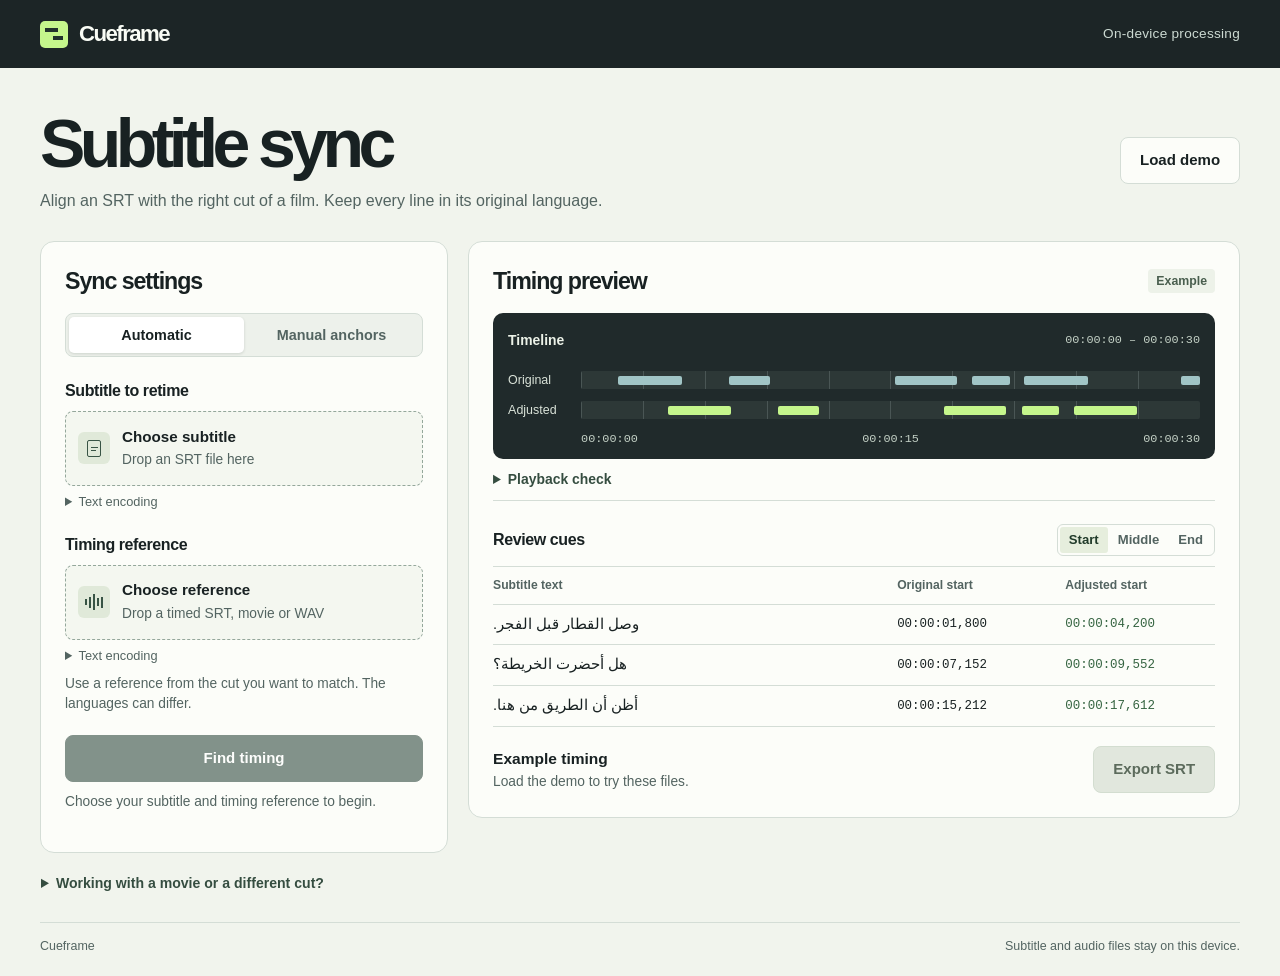
==== studio/index.html @ 8a386cd3 "Build Cueframe, an offline multilingual browser subtitle synchronizer" ====
<!doctype html>
<html lang="en">
<head>
  <meta charset="utf-8">
  <meta name="viewport" content="width=device-width, initial-scale=1">
  <meta name="theme-color" content="#181c20">
  <meta name="description" content="Align subtitles in your browser using a timed SRT, a WAV soundtrack, or timing anchors. Your files stay on your device.">
  <title>Cueframe · Subtitle sync</title>
  <link rel="stylesheet" href="style.css">
</head>
<body>
  <header class="topbar">
    <div class="wrap bar-inner">
      <span class="brand"><span class="brand-icon" aria-hidden="true"><i></i><i></i></span>Cueframe</span>
      <span class="local-label">On-device processing</span>
    </div>
  </header>
  <main class="wrap">
    <div class="mast">
      <div><h1>Subtitle sync</h1><p>Align an SRT with the right cut of a film. Keep every line in its original language.</p></div>
      <button type="button" class="secondary demo-button" id="demo">Load demo</button>
    </div>
    <div class="desk">
      <section class="panel inputs" aria-labelledby="input-heading">
        <h2 id="input-heading">Sync settings</h2>
        <div class="switch" aria-label="Alignment method" role="group">
          <button type="button" id="automatic" aria-pressed="true">Automatic</button>
          <button type="button" id="manual" aria-pressed="false">Manual anchors</button>
        </div>
        <div class="file-block" id="source-block">
          <h3>Subtitle to retime</h3>
          <label class="dropzone" id="source-drop">
            <input id="source-file" type="file" accept=".srt,application/x-subrip,text/plain" aria-label="Subtitle file">
            <span class="file-icon" aria-hidden="true"></span>
            <span class="file-info"><b id="source-name" dir="auto">Choose subtitle</b><small id="source-meta">Drop an SRT file here</small></span>
          </label>
          <details class="encoding" id="source-encoding-box"><summary>Text encoding</summary><label for="source-encoding">Subtitle encoding</label><select id="source-encoding"></select></details>
        </div>
        <div id="auto-fields" class="file-block">
          <h3>Timing reference</h3>
          <label class="dropzone" id="ref-drop">
            <input id="ref-file" type="file" accept=".srt,.wav,.wave,.mp4,.m4v,.mov,.mkv,.mks,.webm,application/x-subrip,audio/wav,audio/x-wav,text/plain" aria-label="Timing reference file">
            <span class="file-icon ref-icon" aria-hidden="true"></span>
            <span class="file-info"><b id="ref-name" dir="auto">Choose reference</b><small id="ref-meta">Drop a timed SRT, movie or WAV</small></span>
          </label>
          <div id="track-box" class="track-box" hidden><label for="movie-track">Reference track</label><select id="movie-track"></select></div>
          <details class="encoding" id="ref-encoding-box"><summary>Text encoding</summary><label for="ref-encoding">Reference encoding</label><select id="ref-encoding"></select></details>
          <p class="hint">Use a reference from the cut you want to match. The languages can differ.</p>
        </div>
        <div id="anchor-fields" class="file-block" hidden>
          <h3>Matching times</h3>
          <p class="hint">Enter when the same line starts in your subtitle and in the film. One pair shifts the track. Add more to correct changing drift.</p>
          <div class="anchor-labels" aria-hidden="true"><span>Subtitle</span><span>Film</span></div>
          <div id="anchor-rows"></div>
          <button type="button" class="text-button" id="add-anchor">+ Add timing pair</button>
          <p class="time-hint">Format: HH:MM:SS,mmm</p>
        </div>
        <button type="button" class="primary" id="run" disabled>Find timing</button>
        <button type="button" class="text-button" id="cancel" hidden>Cancel analysis</button>
        <p class="status" id="status" role="status" aria-live="polite">Choose your subtitle and timing reference to begin.</p>
      </section>
      <section class="panel preview" aria-labelledby="preview-heading">
        <div class="section-head"><h2 id="preview-heading">Timing preview</h2><span class="tag" id="preview-type">Example</span></div>
        <div class="timeline">
          <div class="timeline-top"><span>Timeline</span><span id="range-time">00:00:00 – 00:00:30</span></div>
          <div class="lane"><span>Original</span><div class="lane-track" id="lane-original"></div></div>
          <div class="lane"><span>Adjusted</span><div class="lane-track out-track" id="lane-adjusted"></div></div>
          <div class="ruler" aria-hidden="true"><span id="ruler-start"></span><span id="ruler-mid"></span><span id="ruler-end"></span></div>
        </div>
        <details class="player" id="player-pane"><summary>Playback check</summary>
          <label class="player-file">Choose a local movie or audio file<input type="file" id="play-file" accept="video/*,audio/*,.mkv,.m4v,.mov,.webm,.wav"></label>
          <small id="player-note">Open a file to check the adjusted cues against the soundtrack.</small>
          <div id="player-stage" hidden><video id="player" controls playsinline preload="metadata"></video><p id="player-line" dir="auto"></p></div>
          <button type="button" class="text-button" id="capture" hidden>Use player time for film anchor</button>
        </details>
        <div class="review-head"><h3>Review cues</h3><div class="positions" role="group" aria-label="Preview position">
          <button type="button" data-position="first" aria-pressed="true">Start</button><button type="button" data-position="middle" aria-pressed="false">Middle</button><button type="button" data-position="last" aria-pressed="false">End</button>
        </div></div>
        <div class="table-wrap">
          <table><thead><tr><th scope="col">Subtitle text</th><th scope="col">Original start</th><th scope="col">Adjusted start</th></tr></thead><tbody id="cue-list"></tbody></table>
        </div>
        <div class="export-bar"><div><p id="estimate-title">Example timing</p><small id="estimate-info">Load the demo to try these files.</small></div><button type="button" class="export" id="export" disabled>Export SRT</button></div>
      </section>
    </div>
    <details class="help"><summary>Working with a movie or a different cut?</summary>
      <p>Choose a timed SRT, an embedded text track in an MKV or MP4 movie, or a soundtrack your browser can decode. For other audio formats, extract the dialogue track as a mono WAV. With FFmpeg installed, this command selects the first audio track. Choose the audio track that matches your film.</p>
      <pre><code>ffmpeg -i "movie.mkv" -map 0:a:0 -ac 1 -ar 16000 -c:a pcm_s16le "reference.wav"</code></pre>
      <p>Automatic alignment compares timing patterns. Music, sparse dialogue, or an inserted scene can make the estimate uncertain. Compare cues near the start, middle, and end. For a different cut, add timing pairs around the edit and check the lines in between. Lines absent from your release require editing separately.</p>
    </details>
    <footer><span>Cueframe</span><span>Subtitle and audio files stay on this device.</span></footer>
  </main>
  <script src="srt.js"></script>
  <script id="align-engine" src="align.js"></script>
  <script id="audio-engine" src="audio.js"></script>
  <script id="mkv-engine" src="mkv.js"></script>
  <script id="mp4-engine" src="mp4.js"></script>
  <script id="movie-audio-engine" src="movie-audio.js"></script>
  <script src="app.js"></script>
</body>
</html>
---- studio/style.css ----
:root{color-scheme:light;--ink:#182122;--muted:#536461;--line:#d4ddd6;--accent:#c5f68c;--paper:#f1f4ed;--white:#fcfdf9;--focus:#207056;--mono:ui-monospace,"SFMono-Regular",Consolas,monospace;font:100%/1.5 -apple-system,BlinkMacSystemFont,"Segoe UI",Arial,sans-serif;color:var(--ink);background:var(--paper)}
*{box-sizing:border-box}
body{margin:0}
button,input,select{font:inherit}
button{cursor:pointer;font-weight:650;line-height:1.25}
button:disabled{cursor:default}
button:focus-visible,select:focus-visible,summary:focus-visible,input:focus-visible{outline:3px solid var(--focus);outline-offset:3px}
button:disabled{opacity:.55}
[hidden]{display:none!important}
.wrap{width:min(1210px,calc(100% - 80px));margin:auto}
.topbar{background:#1c2526;color:#f9fcf5}
.bar-inner{display:flex;min-height:68px;align-items:center;justify-content:space-between}
.brand{display:flex;align-items:center;gap:11px;font-size:1.39rem;font-weight:710;letter-spacing:-.07em}
.brand-icon{width:28px;height:27px;display:inline-grid;align-content:center;gap:4px;background:var(--accent);border-radius:5px;padding:5px}
.brand-icon i{display:block;height:4px;background:#22332c}
.brand-icon i:first-child{width:13px}
.brand-icon i:last-child{width:10px;justify-self:end}
.local-label{font-size:.85rem;color:#ccdad2;letter-spacing:.02em}
.mast{display:flex;align-items:center;justify-content:space-between;gap:22px;margin:40px 0 28px}
h1,h2,h3,p{margin:0}
h1{font-size:clamp(2.5rem,5.5vw,4.25rem);font-weight:640;letter-spacing:-.082em;line-height:1.03}
.mast p{color:var(--muted);margin-top:11px;max-width:640px}
button.secondary,.export,.primary{border-radius:8px;padding:.82rem 1.18rem;font-size:.94rem;border:1px solid var(--line);white-space:nowrap}
.secondary{color:var(--ink);background:var(--white)}
.secondary:hover,.positions button:hover,.text-button:hover{text-decoration:underline;text-underline-offset:3px}
.desk{display:grid;grid-template-columns:minmax(300px,.83fr) minmax(0,1.57fr);align-items:start;gap:20px}
.panel{background:var(--white);border:1px solid var(--line);border-radius:14px;padding:24px;min-width:0}
h2{font-size:1.45rem;line-height:1.3;letter-spacing:-.045em;font-weight:680}
h3{font-size:1rem;line-height:1.35;letter-spacing:-.025em;font-weight:680}
.switch{display:grid;grid-template-columns:1fr 1fr;border:1px solid var(--line);padding:3px;background:#edf1eb;border-radius:8px;margin-top:17px}
.switch button{padding:9px 2px;border:0;font-size:.9rem;border-radius:5px;color:var(--muted);background:transparent}
.switch button[aria-pressed=true]{background:#fff;color:var(--ink);box-shadow:0 1px 3px #14251925}
.file-block{margin-top:23px}
.dropzone{display:flex;align-items:center;gap:12px;position:relative;cursor:pointer;min-height:75px;padding:12px;border:1px dashed #94a79b;border-radius:8px;margin-top:9px;background:#f4f7f0}
.dropzone:hover,.dropzone.over{background:#e7f4db;border-color:#54765d}
.dropzone:focus-within{outline:3px solid var(--focus);outline-offset:3px}
.dropzone input{position:absolute;inset:0;opacity:0;width:100%;height:100%;cursor:pointer}
.file-icon{width:32px;height:32px;border-radius:6px;background:#e0e9d9;display:grid;place-content:center;flex:0 0 auto}
.file-icon:after{content:"";width:12px;height:15px;border:1.7px solid #385445;border-radius:2px;background:linear-gradient(#385445,#385445) 3px 6px/7px 1px no-repeat,linear-gradient(#385445,#385445) 3px 9px/5px 1px no-repeat}
.ref-icon:after{border:0;width:19px;height:16px;background:linear-gradient(#385445,#385445) 0 center/2px 6px no-repeat,linear-gradient(#385445,#385445) 4px center/2px 11px no-repeat,linear-gradient(#385445,#385445) 8px center/2px 16px no-repeat,linear-gradient(#385445,#385445) 12px center/2px 8px no-repeat,linear-gradient(#385445,#385445) 16px center/2px 11px no-repeat}
.file-info{display:flex;flex-direction:column;min-width:0;gap:2px}
.file-info b{font-size:.95rem;overflow-wrap:anywhere;text-align:start}
.file-info small,.hint,.status,.encoding,.time-hint,.export-bar small{font-size:.86rem;color:var(--muted)}
.encoding{margin:6px 0 0}
summary{cursor:pointer;width:fit-content}
.encoding summary{font-size:.8rem}
.encoding label{display:block;margin:8px 0 4px}
select,.anchor-row input{border:1px solid #a6b5aa;color:var(--ink);border-radius:5px;background:white;max-width:100%;padding:7px 8px}
.hint{margin-top:9px}
.primary{width:100%;margin-top:20px;background:#203b31;color:#fff;border:1px solid #203b31}
.primary:hover:enabled,.export:hover:enabled{background:#314f42}
.status{margin-top:10px;min-height:2.6em}
.status[data-kind=error]{color:#903215}
.status[data-kind=ok]{color:#28563c}
.text-button{border:0;background:none;color:#28583d;padding:8px 0;font-size:.9rem}
.anchor-labels,.anchor-row{display:grid;grid-template-columns:minmax(0,1fr) minmax(0,1fr) 27px;gap:7px;align-items:center}
.anchor-labels{font-size:.8rem;color:var(--muted);margin-top:12px}
.anchor-row{margin:5px 0}
.anchor-row input{font-family:var(--mono);min-width:0;width:100%;font-size:.84rem}
.remove-anchor{background:transparent;border:0;color:var(--muted);font-size:1.12rem}
.time-hint{font-family:var(--mono);font-size:.75rem}
.section-head,.review-head,.export-bar{display:flex;align-items:center;justify-content:space-between;gap:10px}
.tag{background:#edf2e9;color:#495e4e;font-size:.77rem;font-weight:650;padding:3px 8px;border-radius:4px}
.timeline{color:#f4f6ed;background:#202a2b;border-radius:10px;padding:17px 15px 12px;margin-top:17px}
.timeline-top{display:flex;justify-content:space-between;align-items:center;margin-bottom:20px;font-weight:650;font-size:.87rem;color:#ecf2e8}
#range-time,.ruler{font: .74rem/1.4 var(--mono);color:#c4d1c6}
.lane{display:grid;grid-template-columns:65px 1fr;align-items:center;gap:8px;margin-bottom:11px}
.lane>span{font-size:.78rem;color:#d9e2d8}
.lane-track{height:18px;position:relative;background:repeating-linear-gradient(90deg,#4a5655 0 1px,transparent 1px 10%),#2d3837;border-radius:2px;overflow:hidden}
.segment{position:absolute;height:9px;top:5px;border-radius:2px;background:#a1c5c6;min-width:2px}
.out-track .segment{background:var(--accent)}
.ruler{display:flex;justify-content:space-between;margin-left:73px}
.review-head{margin:23px 0 10px}
.positions{display:flex;border:1px solid var(--line);border-radius:6px;padding:2px;gap:1px}
.positions button{background:none;border:0;border-radius:3px;padding:5px 9px;font-size:.82rem;color:var(--muted)}
.positions [aria-pressed=true]{color:#213b2a;background:#e6eedd}
.table-wrap{overflow:auto}
table{width:100%;border-collapse:collapse;font-size:.91rem}
th{text-align:left;color:var(--muted);font-size:.76rem;font-weight:600;border-top:1px solid var(--line);white-space:nowrap}
th,td{padding:9px 7px;border-bottom:1px solid var(--line);vertical-align:middle}
th:first-child,td:first-child{padding-left:0}
th:last-child,td:last-child{padding-right:0}
td:first-child{width:55%;overflow-wrap:anywhere}
td:first-child bdi{white-space:pre-line}
td.time{font: .78rem/1.5 var(--mono);white-space:nowrap;font-variant-numeric:tabular-nums}
td:last-child.time{color:#356441}
.export-bar{margin-top:19px}
.export-bar p{font-size:.97rem;font-weight:650}
.export-bar small{display:block;margin-top:2px}
.export{background:#203b31;color:white;border-color:#203b31}
.export:disabled{background:#e1e7dd;color:#5c6b5c;border-color:#d3ddd0;opacity:1}
.help{font-size:.88rem;color:var(--muted);margin:20px 1px 28px}
.help summary{color:#354d40;font-weight:600}
.help p,.help pre{margin:9px 0;max-width:86ch}
.help pre{overflow:auto;background:#e6ece2;color:#28372e;padding:10px;border-radius:5px;white-space:pre-wrap;overflow-wrap:anywhere}
footer{display:flex;justify-content:space-between;gap:10px;border-top:1px solid var(--line);margin:0 0 20px;padding-top:14px;color:var(--muted);font-size:.78rem}
@media(min-width:1450px){.mast{margin-top:50px}}
@media(max-width:950px){.wrap{width:calc(100% - 40px)}.desk{gap:13px;grid-template-columns:minmax(260px,.83fr) minmax(0,1.4fr)}.panel{padding:17px}.positions button{padding:5px 6px}td.time{font-size:.72rem}}
@media(max-width:740px){.desk{grid-template-columns:1fr}.mast{margin:25px 0 20px}.mast p{font-size:.95rem}.bar-inner{min-height:56px}.inputs .status{min-height:0}.timeline{padding:14px}.desk{gap:14px}.review-head{margin-top:18px}td.time{font-size:.77rem}.wrap{width:calc(100% - 30px)}}
@media(max-width:420px){.mast{align-items:start;flex-direction:column;gap:12px}.panel{padding:14px}.file-block{margin-top:16px}.review-head,.export-bar{align-items:flex-start;flex-wrap:wrap}th,td{padding:8px 4px}th{font-size:.69rem}td.time{font-size:.68rem}.lane{grid-template-columns:53px 1fr}.ruler{margin-left:61px}footer{flex-wrap:wrap}}
.track-box{margin-top:9px}
.track-box label{display:block;color:var(--muted);font-size:.85rem;margin-bottom:4px}
.track-box select{width:100%;font-size:.9rem}
.player{border-bottom:1px solid var(--line);padding:10px 0;font-size:.87rem;color:var(--muted)}
.player summary{color:#354d40;font-weight:600}
.player-file{position:relative;display:inline-block;margin:9px 0 3px;padding:5px 8px;border:1px solid var(--line);border-radius:5px;background:white;overflow:hidden;cursor:pointer}
.player-file input{position:absolute;inset:0;opacity:0;cursor:pointer;width:100%;height:100%}
.player-file:focus-within{outline:3px solid var(--focus);outline-offset:2px}
#player-note{display:block;font-size:.82rem}
#player-stage{margin-top:8px;background:#19201e;border-radius:7px;overflow:hidden;color:white}
#player{display:block;max-height:300px;width:100%;background:#171c19}
#player-line{white-space:pre-line;text-align:center;line-height:1.35;font-size:1rem;min-height:1.9em;padding:4px 10px}
.play-cue{margin-right:6px;border:1px solid var(--line);border-radius:4px;color:#28583d;background:#edf5e7;font-size:.73rem;padding:3px 5px;vertical-align:middle}
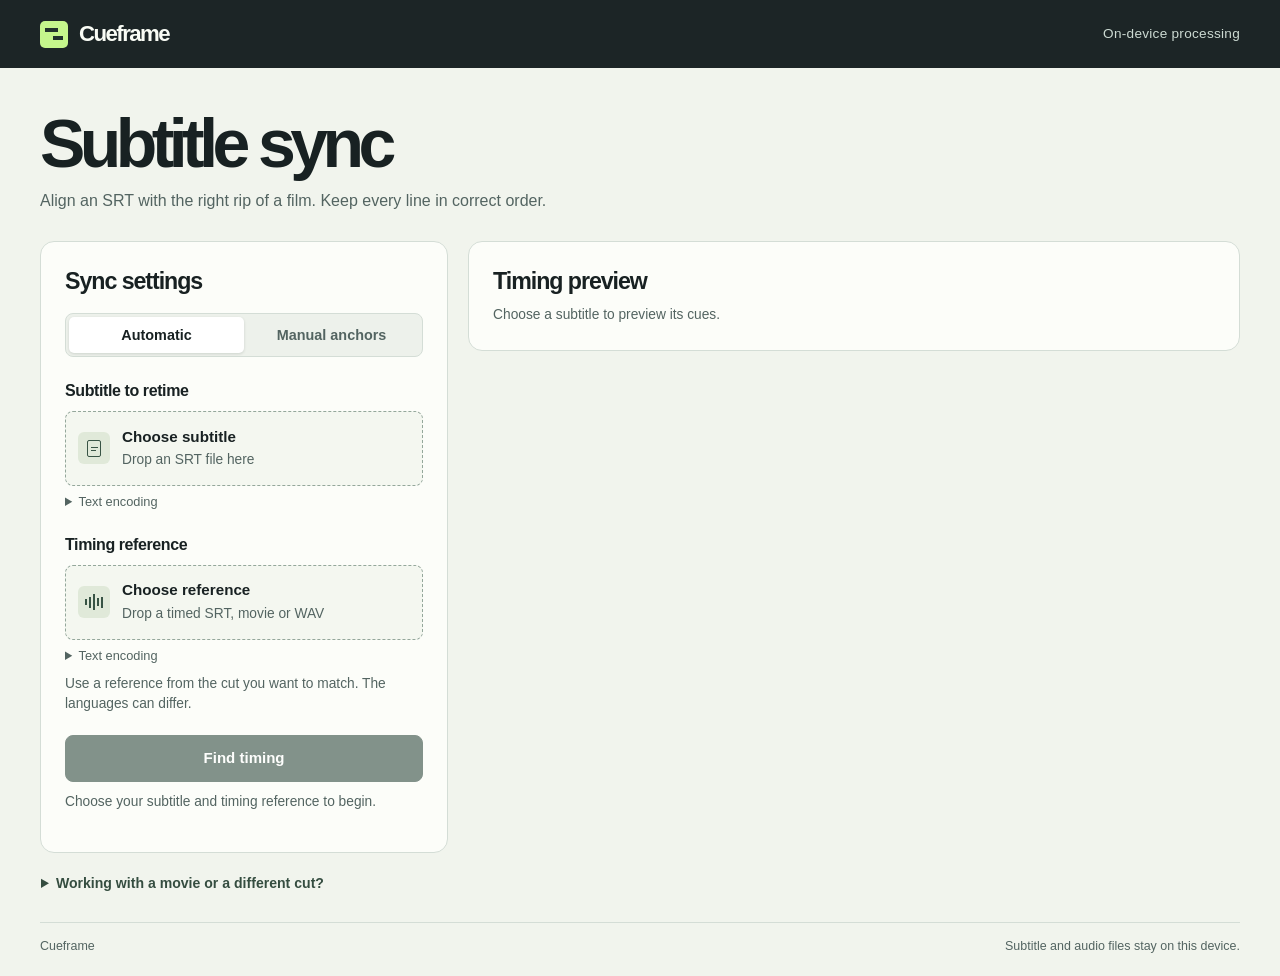
==== commit 0a96f33b: "Open Cueframe with empty inputs and update the page copy" ====
--- a/studio/index.html
+++ b/studio/index.html
@@ -17,8 +17,7 @@
   </header>
   <main class="wrap">
     <div class="mast">
-      <div><h1>Subtitle sync</h1><p>Align an SRT with the right cut of a film. Keep every line in its original language.</p></div>
-      <button type="button" class="secondary demo-button" id="demo">Load demo</button>
+      <h1>Subtitle sync</h1><p>Align an SRT with the right rip of a film. Keep every line in correct order.</p>
     </div>
     <div class="desk">
       <section class="panel inputs" aria-labelledby="input-heading">
@@ -60,32 +59,39 @@
         <p class="status" id="status" role="status" aria-live="polite">Choose your subtitle and timing reference to begin.</p>
       </section>
       <section class="panel preview" aria-labelledby="preview-heading">
-        <div class="section-head"><h2 id="preview-heading">Timing preview</h2><span class="tag" id="preview-type">Example</span></div>
-        <div class="timeline">
-          <div class="timeline-top"><span>Timeline</span><span id="range-time">00:00:00 – 00:00:30</span></div>
-          <div class="lane"><span>Original</span><div class="lane-track" id="lane-original"></div></div>
-          <div class="lane"><span>Adjusted</span><div class="lane-track out-track" id="lane-adjusted"></div></div>
-          <div class="ruler" aria-hidden="true"><span id="ruler-start"></span><span id="ruler-mid"></span><span id="ruler-end"></span></div>
+        <div class="section-head"><h2 id="preview-heading">Timing preview</h2><span class="tag" id="preview-type" hidden></span></div>
+        <p class="hint" id="preview-empty">Choose a subtitle to preview its cues.</p>
+        <div id="preview-content" hidden>
+          <div class="timeline">
+            <div class="timeline-top"><span>Timeline</span><span id="range-time"></span></div>
+            <div class="lane"><span>Original</span><div class="lane-track" id="lane-original"></div></div>
+            <div class="lane"><span>Adjusted</span><div class="lane-track out-track" id="lane-adjusted"></div></div>
+            <div class="ruler" aria-hidden="true"><span id="ruler-start"></span><span id="ruler-mid"></span><span id="ruler-end"></span></div>
+          </div>
+          <details class="player" id="player-pane"><summary>Playback check</summary>
+            <label class="player-file">Choose a local movie or audio file<input type="file" id="play-file" accept="video/*,audio/*,.mkv,.m4v,.mov,.webm,.wav"></label>
+            <small id="player-note">Open a file to check the adjusted cues against the soundtrack.</small>
+            <div id="player-stage" hidden><video id="player" controls playsinline preload="metadata"></video><p id="player-line" dir="auto"></p></div>
+            <button type="button" class="text-button" id="capture" hidden>Use player time for film anchor</button>
+          </details>
+          <div class="review-head"><h3>Review cues</h3><div class="positions" role="group" aria-label="Preview position">
+            <button type="button" data-position="first" aria-pressed="true">Start</button><button type="button" data-position="middle" aria-pressed="false">Middle</button><button type="button" data-position="last" aria-pressed="false">End</button>
+          </div></div>
+          <section class="timing-sections" id="timing-sections" aria-labelledby="sections-heading" hidden>
+            <h4 id="sections-heading">Timing changes</h4>
+            <ul id="section-list"></ul>
+          </section>
+          <div class="table-wrap">
+            <table><thead><tr><th scope="col">Subtitle text</th><th scope="col">Original start</th><th scope="col">Adjusted start</th></tr></thead><tbody id="cue-list"></tbody></table>
+          </div>
+          <div class="export-bar"><div><p id="estimate-title"></p><small id="estimate-info"></small></div><button type="button" class="export" id="export" disabled>Export SRT</button></div>
         </div>
-        <details class="player" id="player-pane"><summary>Playback check</summary>
-          <label class="player-file">Choose a local movie or audio file<input type="file" id="play-file" accept="video/*,audio/*,.mkv,.m4v,.mov,.webm,.wav"></label>
-          <small id="player-note">Open a file to check the adjusted cues against the soundtrack.</small>
-          <div id="player-stage" hidden><video id="player" controls playsinline preload="metadata"></video><p id="player-line" dir="auto"></p></div>
-          <button type="button" class="text-button" id="capture" hidden>Use player time for film anchor</button>
-        </details>
-        <div class="review-head"><h3>Review cues</h3><div class="positions" role="group" aria-label="Preview position">
-          <button type="button" data-position="first" aria-pressed="true">Start</button><button type="button" data-position="middle" aria-pressed="false">Middle</button><button type="button" data-position="last" aria-pressed="false">End</button>
-        </div></div>
-        <div class="table-wrap">
-          <table><thead><tr><th scope="col">Subtitle text</th><th scope="col">Original start</th><th scope="col">Adjusted start</th></tr></thead><tbody id="cue-list"></tbody></table>
-        </div>
-        <div class="export-bar"><div><p id="estimate-title">Example timing</p><small id="estimate-info">Load the demo to try these files.</small></div><button type="button" class="export" id="export" disabled>Export SRT</button></div>
       </section>
     </div>
     <details class="help"><summary>Working with a movie or a different cut?</summary>
       <p>Choose a timed SRT, an embedded text track in an MKV or MP4 movie, or a soundtrack your browser can decode. For other audio formats, extract the dialogue track as a mono WAV. With FFmpeg installed, this command selects the first audio track. Choose the audio track that matches your film.</p>
       <pre><code>ffmpeg -i "movie.mkv" -map 0:a:0 -ac 1 -ar 16000 -c:a pcm_s16le "reference.wav"</code></pre>
-      <p>Automatic alignment compares timing patterns. Music, sparse dialogue, or an inserted scene can make the estimate uncertain. Compare cues near the start, middle, and end. For a different cut, add timing pairs around the edit and check the lines in between. Lines absent from your release require editing separately.</p>
+      <p>Automatic alignment compares dialogue timing across the film. When the timing changes partway through, the preview shows where a correction was applied or where the match needs review. Choose a section to inspect the surrounding cues. For an uncertain cut between cues, use four manual pairs. Pick one early in the film, one just before the cut, one just after it, and one near the end. Lines missing from the release need editing separately.</p>
     </details>
     <footer><span>Cueframe</span><span>Subtitle and audio files stay on this device.</span></footer>
   </main>
@@ -95,6 +101,7 @@
   <script id="mkv-engine" src="mkv.js"></script>
   <script id="mp4-engine" src="mp4.js"></script>
   <script id="movie-audio-engine" src="movie-audio.js"></script>
+  <script id="reference-engine" src="reference-cache.js"></script>
   <script src="app.js"></script>
 </body>
 </html>
--- a/studio/style.css
+++ b/studio/style.css
@@ -16,13 +16,12 @@
 .brand-icon i:first-child{width:13px}
 .brand-icon i:last-child{width:10px;justify-self:end}
 .local-label{font-size:.85rem;color:#ccdad2;letter-spacing:.02em}
-.mast{display:flex;align-items:center;justify-content:space-between;gap:22px;margin:40px 0 28px}
+.mast{margin:40px 0 28px}
 h1,h2,h3,p{margin:0}
 h1{font-size:clamp(2.5rem,5.5vw,4.25rem);font-weight:640;letter-spacing:-.082em;line-height:1.03}
 .mast p{color:var(--muted);margin-top:11px;max-width:640px}
-button.secondary,.export,.primary{border-radius:8px;padding:.82rem 1.18rem;font-size:.94rem;border:1px solid var(--line);white-space:nowrap}
-.secondary{color:var(--ink);background:var(--white)}
-.secondary:hover,.positions button:hover,.text-button:hover{text-decoration:underline;text-underline-offset:3px}
+.export,.primary{border-radius:8px;padding:.82rem 1.18rem;font-size:.94rem;border:1px solid var(--line);white-space:nowrap}
+.positions button:hover,.text-button:hover{text-decoration:underline;text-underline-offset:3px}
 .desk{display:grid;grid-template-columns:minmax(300px,.83fr) minmax(0,1.57fr);align-items:start;gap:20px}
 .panel{background:var(--white);border:1px solid var(--line);border-radius:14px;padding:24px;min-width:0}
 h2{font-size:1.45rem;line-height:1.3;letter-spacing:-.045em;font-weight:680}
@@ -97,7 +96,7 @@
 @media(min-width:1450px){.mast{margin-top:50px}}
 @media(max-width:950px){.wrap{width:calc(100% - 40px)}.desk{gap:13px;grid-template-columns:minmax(260px,.83fr) minmax(0,1.4fr)}.panel{padding:17px}.positions button{padding:5px 6px}td.time{font-size:.72rem}}
 @media(max-width:740px){.desk{grid-template-columns:1fr}.mast{margin:25px 0 20px}.mast p{font-size:.95rem}.bar-inner{min-height:56px}.inputs .status{min-height:0}.timeline{padding:14px}.desk{gap:14px}.review-head{margin-top:18px}td.time{font-size:.77rem}.wrap{width:calc(100% - 30px)}}
-@media(max-width:420px){.mast{align-items:start;flex-direction:column;gap:12px}.panel{padding:14px}.file-block{margin-top:16px}.review-head,.export-bar{align-items:flex-start;flex-wrap:wrap}th,td{padding:8px 4px}th{font-size:.69rem}td.time{font-size:.68rem}.lane{grid-template-columns:53px 1fr}.ruler{margin-left:61px}footer{flex-wrap:wrap}}
+@media(max-width:420px){.panel{padding:14px}.file-block{margin-top:16px}.review-head,.export-bar{align-items:flex-start;flex-wrap:wrap}th,td{padding:8px 4px}th{font-size:.69rem}td.time{font-size:.68rem}.lane{grid-template-columns:53px 1fr}.ruler{margin-left:61px}footer{flex-wrap:wrap}}
 .track-box{margin-top:9px}
 .track-box label{display:block;color:var(--muted);font-size:.85rem;margin-bottom:4px}
 .track-box select{width:100%;font-size:.9rem}
@@ -111,3 +110,11 @@
 #player{display:block;max-height:300px;width:100%;background:#171c19}
 #player-line{white-space:pre-line;text-align:center;line-height:1.35;font-size:1rem;min-height:1.9em;padding:4px 10px}
 .play-cue{margin-right:6px;border:1px solid var(--line);border-radius:4px;color:#28583d;background:#edf5e7;font-size:.73rem;padding:3px 5px;vertical-align:middle}
+.timing-sections{margin:0 0 12px;padding:10px 12px;background:#f2f6ed;border-radius:6px}
+.timing-sections h4{margin:0;font-size:.87rem;color:#354d40}
+.timing-sections ul{list-style:none;margin:5px 0 0;padding:0}
+.timing-sections li{display:flex;align-items:baseline;gap:5px 10px;flex-wrap:wrap;margin-top:6px;font-size:.86rem;color:var(--muted)}
+.section-jump{padding:4px 7px;border-radius:4px;border:1px solid #a8b9a8;background:var(--white);color:#28583d;font-size:.85rem}
+.flagged .section-jump{border-color:#b17949;color:#793c17}
+.section-jump[aria-pressed=true]{outline:2px solid currentColor;outline-offset:0}
+.section-cue{background:#edf4e5}
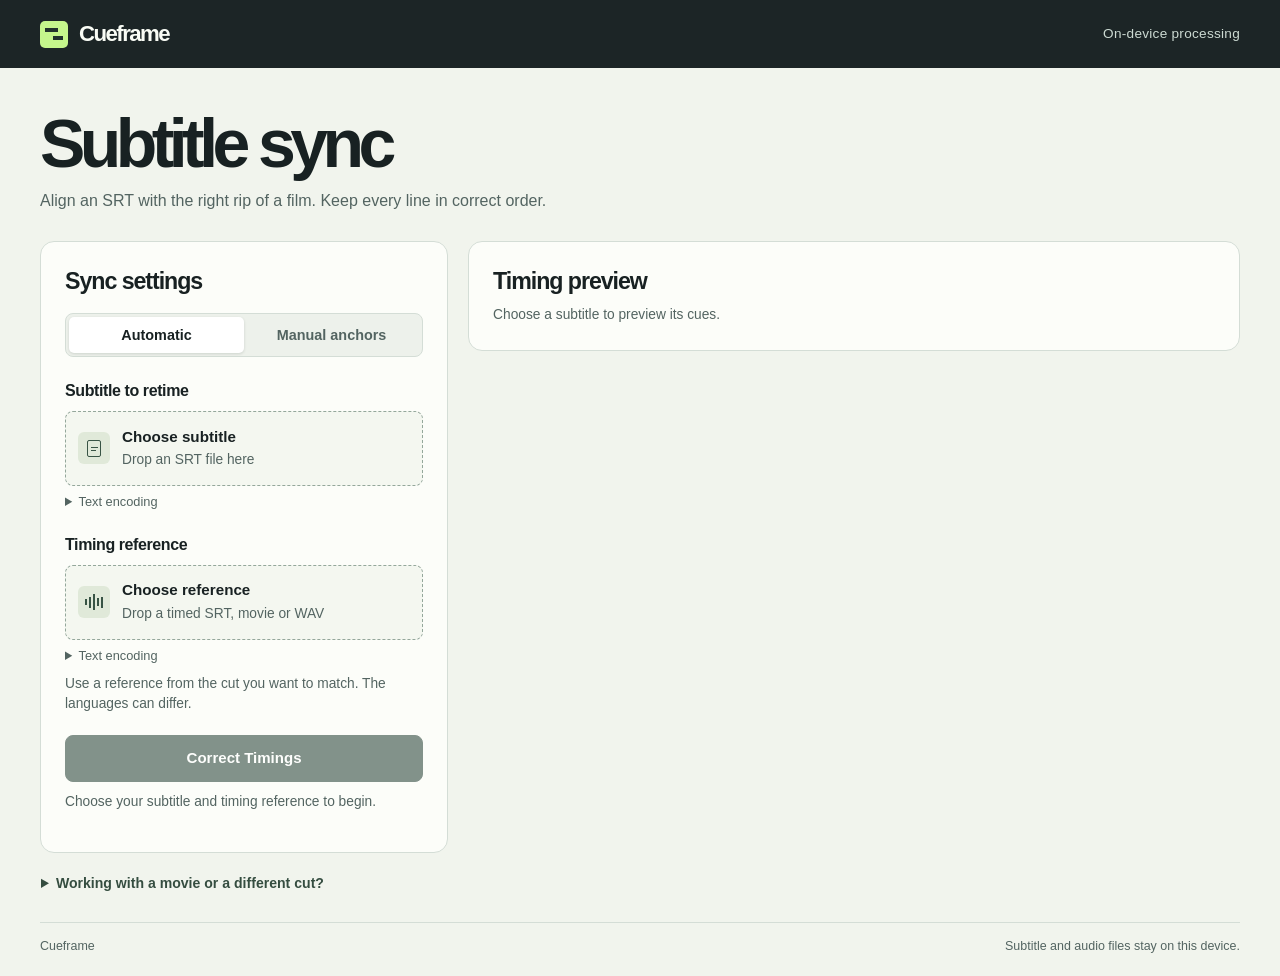
==== commit eaaba9cb: "Export supported corrections automatically across the complete subtitle track" ====
--- a/studio/index.html
+++ b/studio/index.html
@@ -54,7 +54,7 @@
           <button type="button" class="text-button" id="add-anchor">+ Add timing pair</button>
           <p class="time-hint">Format: HH:MM:SS,mmm</p>
         </div>
-        <button type="button" class="primary" id="run" disabled>Find timing</button>
+        <button type="button" class="primary" id="run" disabled>Correct Timings</button>
         <button type="button" class="text-button" id="cancel" hidden>Cancel analysis</button>
         <p class="status" id="status" role="status" aria-live="polite">Choose your subtitle and timing reference to begin.</p>
       </section>
@@ -91,7 +91,7 @@
     <details class="help"><summary>Working with a movie or a different cut?</summary>
       <p>Choose a timed SRT, an embedded text track in an MKV or MP4 movie, or a soundtrack your browser can decode. For other audio formats, extract the dialogue track as a mono WAV. With FFmpeg installed, this command selects the first audio track. Choose the audio track that matches your film.</p>
       <pre><code>ffmpeg -i "movie.mkv" -map 0:a:0 -ac 1 -ar 16000 -c:a pcm_s16le "reference.wav"</code></pre>
-      <p>Automatic alignment compares dialogue timing across the film. When the timing changes partway through, the preview shows where a correction was applied or where the match needs review. Choose a section to inspect the surrounding cues. For an uncertain cut between cues, use four manual pairs. Pick one early in the film, one just before the cut, one just after it, and one near the end. Lines missing from the release need editing separately.</p>
+      <p>Automatic alignment compares dialogue timing across the film and applies timing changes it can match. When the correction is ready, select Export SRT to save it. If the overall match is too weak, choose a different reference or use manual anchors. For a cut between cues, place a pair early in the film, one just before the cut, one just after it, and one near the end. Lines missing from the release need editing separately.</p>
     </details>
     <footer><span>Cueframe</span><span>Subtitle and audio files stay on this device.</span></footer>
   </main>
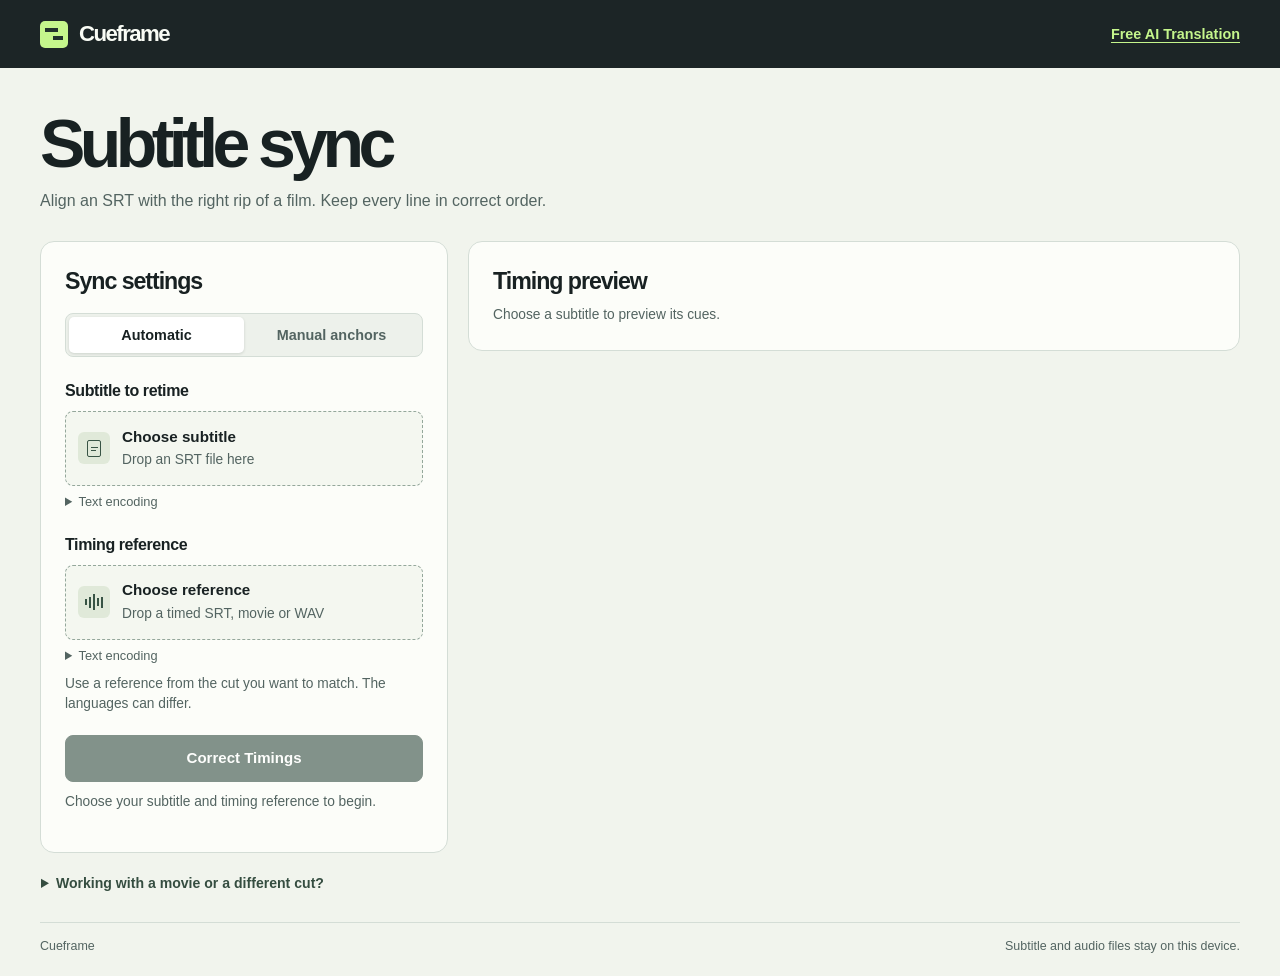
==== commit 9b526485: "Add on-device subtitle translation with scene context and verified SRT formatting" ====
--- a/studio/index.html
+++ b/studio/index.html
@@ -12,7 +12,7 @@
   <header class="topbar">
     <div class="wrap bar-inner">
       <span class="brand"><span class="brand-icon" aria-hidden="true"><i></i><i></i></span>Cueframe</span>
-      <span class="local-label">On-device processing</span>
+      <nav aria-label="Cueframe tools"><a class="tool-link" href="https://perfectintegers.com/subsync/translate/">Free AI Translation</a></nav>
     </div>
   </header>
   <main class="wrap">
@@ -91,7 +91,7 @@
     <details class="help"><summary>Working with a movie or a different cut?</summary>
       <p>Choose a timed SRT, an embedded text track in an MKV or MP4 movie, or a soundtrack your browser can decode. For other audio formats, extract the dialogue track as a mono WAV. With FFmpeg installed, this command selects the first audio track. Choose the audio track that matches your film.</p>
       <pre><code>ffmpeg -i "movie.mkv" -map 0:a:0 -ac 1 -ar 16000 -c:a pcm_s16le "reference.wav"</code></pre>
-      <p>Automatic alignment compares dialogue timing across the film and applies timing changes it can match. When the correction is ready, select Export SRT to save it. If the overall match is too weak, choose a different reference or use manual anchors. For a cut between cues, place a pair early in the film, one just before the cut, one just after it, and one near the end. Lines missing from the release need editing separately.</p>
+      <p>Cueframe automatically matches shared dialogue between subtitle files. For different translations or a soundtrack, it compares the timing of speech and pauses. Select Export SRT to save the correction. If the reference is too different to align, try a subtitle or dialogue track from the release you want to match.</p>
     </details>
     <footer><span>Cueframe</span><span>Subtitle and audio files stay on this device.</span></footer>
   </main>
--- a/studio/style.css
+++ b/studio/style.css
@@ -118,3 +118,5 @@
 .flagged .section-jump{border-color:#b17949;color:#793c17}
 .section-jump[aria-pressed=true]{outline:2px solid currentColor;outline-offset:0}
 .section-cue{background:#edf4e5}
+
+.topbar .tool-link{color:var(--accent);font-size:.9rem;font-weight:600;text-decoration:underline;text-underline-offset:.2em}
